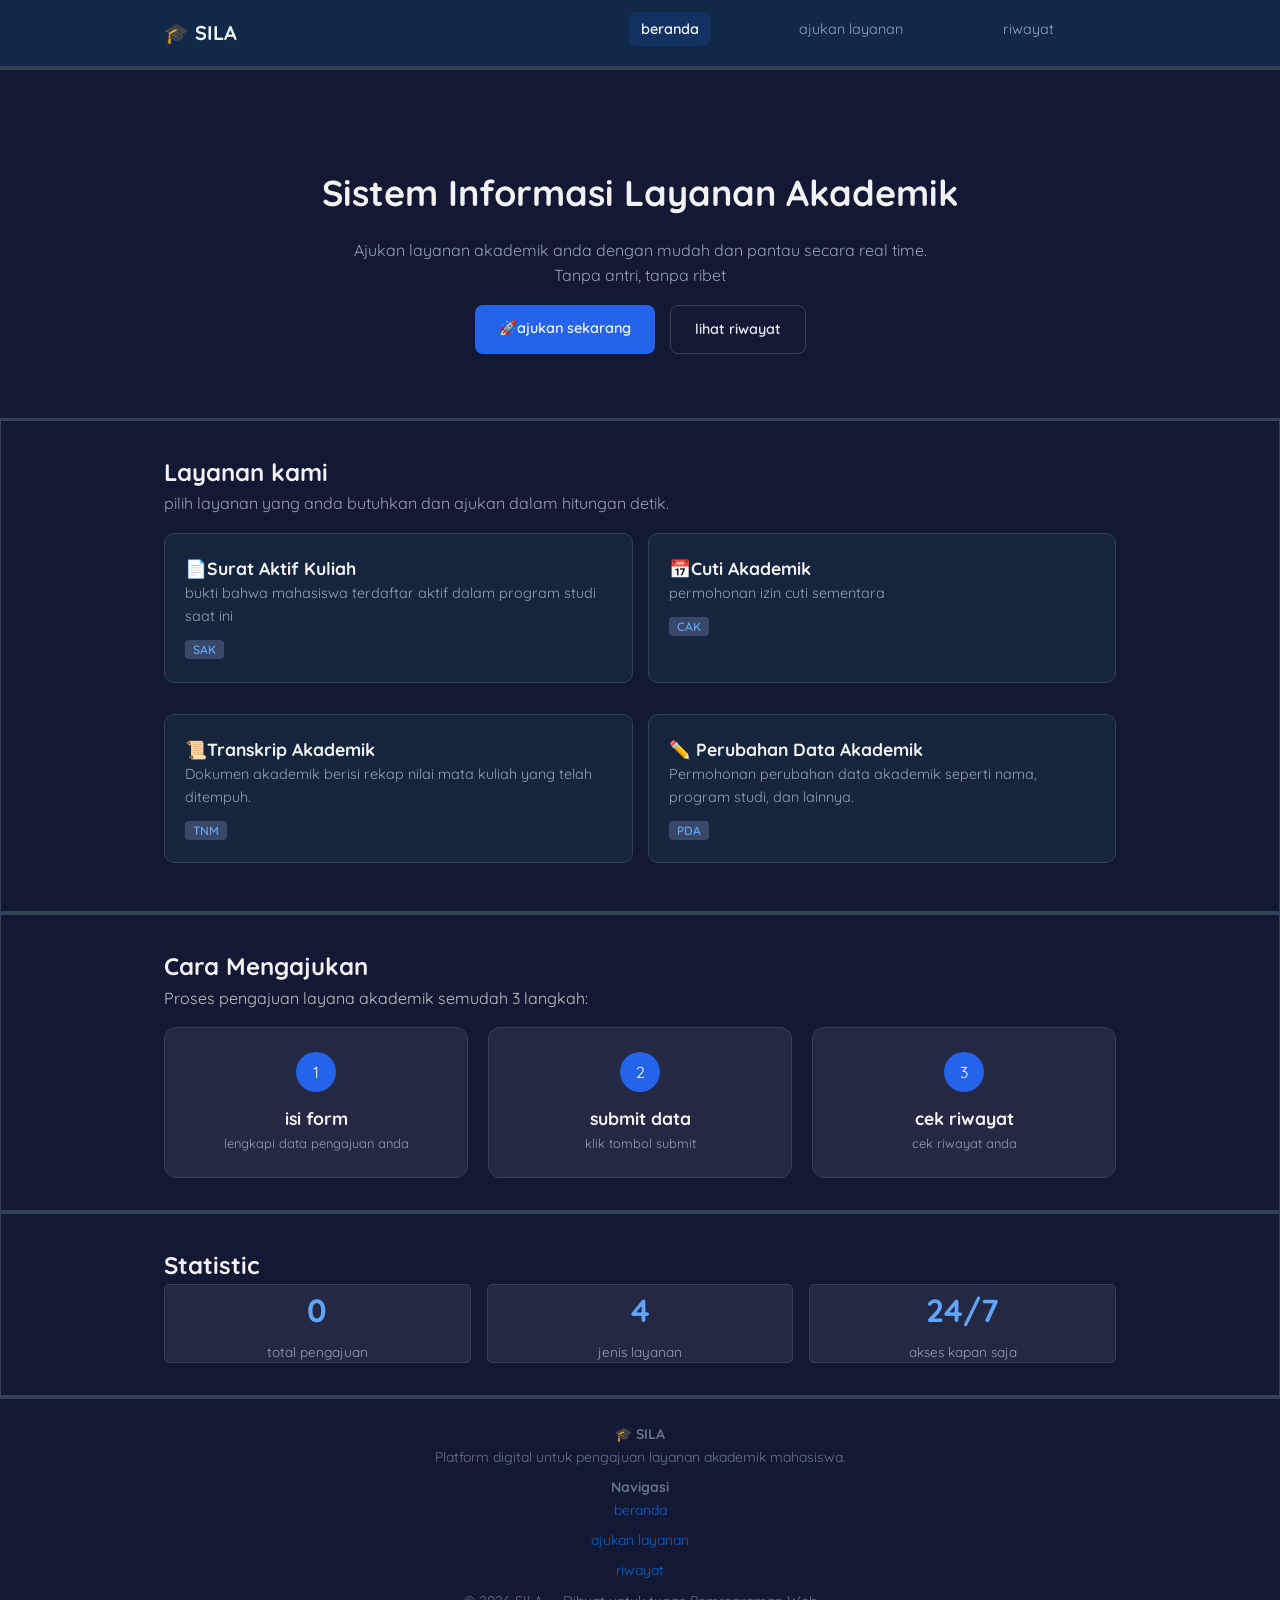
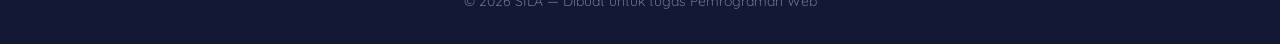
==== index.html @ 8dd59583 "set up awal:menambahkan html dan css" ====
<!DOCTYPE html>
<html lang="en">

<head>
    <meta charset="UTF-8">
    <meta name="viewport" content="width=device-width, initial-scale=1.0">
    <title>SILA — Sistem Informasi Layanan Akademik</title>
    <link rel="stylesheet" href="css/style.css">
    <link rel="preconnect" href="https://fonts.googleapis.com">
    <link rel="preconnect" href="https://fonts.gstatic.com" crossorigin>
    <link href="https://fonts.googleapis.com/css2?family=Quicksand:wght@300..700&display=swap" rel="stylesheet">
</head>

<body>
    <!-- header -->
    <header class="navbar">
        <div class="container navbar-inner">
            <a href="index.html" class="logo">🎓 SILA </a>
            <input type="checkbox" id="navToggle" class="nav-Toggle">
            <label for="navToggle" class="navToggleMenu">
                <span></span>
                <span></span>
                <span></span>
            </label>
            <nav>
                <ul class="nav-menu">
                    <li><A href="index.html" class='active'>beranda</A></li>
                    <li><A href="layanan.html">ajukan layanan</A></li>
                    <li><A href="riwayat.html">riwayat</A></li>
                </ul>
            </nav>

        </div>

        <!-- Garis Mendatar -->
    </header>
    <!-- awal main -->
    <main>
        <!-- selection 1=welcome -->
        <section class="hero">
            <div class="container">
                <h1>Sistem Informasi Layanan Akademik</h1>
                <p>Ajukan layanan akademik anda dengan mudah dan pantau secara real time. <br>Tanpa antri, tanpa ribet
                </p>
                <div class="hero-button">
                    <a href="layanan.html" class="btn btn-primary">🚀ajukan sekarang</a>
                    <a href="riwayat.html" class="btn btn-outline">lihat riwayat </a>
                </div>
            </div>
        </section>
        <hr>
        <!-- section 2:daftar layanan -->
        <section class="section">
            <div class="container">
                <h2>Layanan kami</h2>
                <p class="section-desc">pilih layanan yang anda butuhkan dan ajukan dalam hitungan detik.</p>
                <div class="grid-cards">
                    <article class="card">
                        <h3>📄Surat Aktif Kuliah</h3>
                        <p>bukti bahwa mahasiswa terdaftar aktif dalam program studi saat ini</p>
                        <span class="badge"> SAK</span>
                    </article>
                    <article class="card">
                        <h3>📅Cuti Akademik </h3>
                        <p>permohonan izin cuti sementara</p>
                        <span class="badge"> CAK</span>
                    </article>
                    <article class="card">
                        <h3>📜Transkrip Akademik </h3>
                        <p>Dokumen akademik berisi rekap nilai mata kuliah yang telah ditempuh.</p>
                        <span class="badge"> TNM</span>
                    </article>
                    <article class="card">
                        <h3>✏️ Perubahan Data Akademik </h3>
                        <p>Permohonan perubahan data akademik seperti nama, program studi, dan lainnya.</p>
                        <span class="badge"> PDA</span>
                    </article>
                </div>
            </div>

        </section>
        <hr>
        <section class="section">
            <div class="container">
                <h2>Cara Mengajukan</h2>
                <p class="section-desk">Proses pengajuan layana akademik semudah 3 langkah:</p>
                <div class="grid-step">
                    <div class="step">
                        <div class="number">1</div>
                        <h3>isi form</h3>
                        <p>lengkapi data pengajuan anda</p>
                    </div>
                    <div class="step">
                        <div class="number">2</div>
                        <h3>submit data</h3>
                        <p>klik tombol submit</p>
                    </div>
                    <div class="step">
                        <div class="number">3</div>
                        <h3>cek riwayat</h3>
                        <p>cek riwayat anda</p>
                    </div>

                </div>
            </div>
        </section>
        <hr>
        <section class="section">
            <div class="container">
                <h2>Statistic</h2>
                <div class="statistik-grid">
                    <div class="statistik">
                        <div class="statistik-number">0</div>
                        <div class="statistik-label">total pengajuan</div>
                    </div>
                    <div class="statistik">
                        <div class="statistik-number">4</div>
                        <div class="statistik-label">jenis layanan</div>
                    </div>
                    <div class="statistik">
                        <div class="statistik-number">24/7</div>
                        <div class="statistik-label">akses kapan saja</div>
                    </div>
                </div>
            </div>
        </section>
    </main>
    <hr>
    <!-- akhir main -->
     <footer class="footer">
        <div class="container footer-inner">
            <div>
                <strong>🎓 SILA</strong>
                <p>Platform digital untuk pengajuan layanan akademik mahasiswa.</p>
            </div>
        
            <div class="footer-nav">
                <h4>Navigasi</h4>
                <li><A href="index.html">beranda</A></li>
                <li><A href="layanan.html">ajukan layanan</A></li>
                <li><A href="riwayat.html">riwayat</A></li>
            </div>
        </p>
        <p>&copy; 2026 SILA — Dibuat untuk tugas Pemrograman Web</p>
    </footer>
</body>

</html>
---- css/style.css ----
/*pertemuan 1 */
/* reset dasar:menyaatan format default */
* {
   margin: 0;
   padding: 0;
   box-sizing: border-box;

}

body {
   background-color: #131834;
   color: rgb(196, 195, 195);
   padding-top: 100px;
}

/*mengatur judul dan sub judul*/
h1,
h2,
h3 {
   color: #f2f2f2;
}

/* LINK */
a {
   color: rgb(7, 100, 206);
   text-decoration: none;
}

/* KETIKA KURSOR DIARAHKAN KE LINK BERUBAH WARNA*/
a:hover {
   color: #93c5fd;
}

hr {
   border: none;
   border: 1px solid #334155;
}

/*p4 = css lanjutan */
/* atur font */
body {
   font-family: 'quicksand';
   line-height: 1.6;
}

/* ukuran dan ketebalan font tiap level heading  */
h1 {
   font-size: 2rem;
   font-weight: 700;
}

h2 {
   font-size: 1.5rem;
   font-weight: 700;
}

h3 {
   font-size: 1.1rem;
   font-weight: 700;
}

/*margin dan padding */
header {
   padding: 24px;
   border-bottom: 1px solid #334155;

}

.subtitle {
   color: rgb(4, 247, 166);
   font-size: 0, 87rem;
   margin-bottom: 12px;

}

nav a {
   margin-right: 50px;

}

nav a.active {
   color: rgb(234, 238, 243);
   font-weight: 600;
}

/* main */
.hero {
   padding: 48px;
   text-align: center;
}

.hero h2 {
   margin-bottom: 1.2rem;
   font-size: 1.75rem;
}

.hero p {
   color: #94a3b8;
   margin-bottom: 16px;
}

/*section */
.section {
   padding: 32px 24px;
   border: 1px solid #334155;

}

/* desk singkat dibawah section */
.section-desc {
   color: #94a3b8;
   margin-bottom: 16px;
}

/*card*/
.card {
   background-color: #14253d;
   padding: 16px;
   margin-bottom: 16px;
   border-radius: 10px;
   border: 1px solid #334155;
   transition: border 0.5s, color 0.3s, transform 0.4s;
   /*menambah sifat efek lambat */

}

.card:hover {
   border: 5px solid green;
   transform: translatex(-14px);
}

.card p {
   color: #94a3b8;
   font-size: 0.9rem;
}

/* list
 padding left =memberi ruang untuk bullet/number */

ul,
ol {
   padding-left: 24px;
}

li {
   margin-bottom: 8px;
   color: #94a3b8;
}

/*buat warna jadi lebih terang*/
li strong,
b,
span {
   color: #f1f5f9;
}

footer {
   padding: 24px;
   border-top: 1px solid #334155;
   text-align: center;
   font-size: 0.875rem;
   color: #64748b;
}

footer p {
   margin-bottom: 8px;
}

/* m05 page layout */
.container {
   max-width: 1000px;
   margin: 0 auto;
   padding: 0 24px;
}

.navbar {
   background-color: #112949;
   border-bottom: 4px solid #334155;
   padding: 16px 0;
   position: fixed;
   /*nempel dilayar ats*/
   width: 100%;
   left: 0;
   top: 0;
   z-index: 1000;
   /*memastikan selalu ada diatas lapisan */
}

.navbar-inner {
   display: flex;
   justify-content: space-between;
   /*membuat jarak konten agak jauhan */
   align-items: center;
}

nav a {
   margin-left: 16px;
   color: #94a3b8;
   font-size: 0.9rem;
}

nav a :hover nav a .active {
   color: #f1f5f9;
}

.logo {

   font-size: 1.25rem;
   font-weight: 700;
   color: #f1f5f9;
}

/* hero section */
.hero {
   padding: 64px 0;
   text-align: center;
}

.hero h1 {
   font-size: 2.25rem;
   margin-bottom: 16px;
}

/* hero buton */
.hero-button {
   display: flex;
   justify-content: center;
   gap: 15px;
   /* jarak antar tombol*/
}

.btn {
   display: inline-block;
   padding: 12px 24px;
   border-radius: 8px;
   font-size: 0.9rem;
   font-weight: 600;

}

.btn-primary {
   background-color: #2563eb;
   color: #f1f5f9;
}

.btn-outline {
   border: 1px solid #334155;
   color: #e2e8f0;

}

/* section layanan */
.grid-cards {
   display: grid;
   /*aktifkan grid */
   grid-template-columns: 1fr 1fr;
   gap: 15px;
   margin-top: 16px;
}

.badge {
   font-size: 0.75rem;
   font-weight: 600;
   color: #60a5fa;
   background-color: #a3ace142;
   padding: 2px 8px;
   border-radius: 4px;
}

.card {
   padding: 20px;
}

.card p {
   margin-bottom: 8px;
   font-size: 0.9rem;
}

.grid-step {
   display: flex;
   gap: 20px;
   margin-top: 16px;
}

.step {
   flex: 1;
   /* buat lebar sama rata */
   text-align: center;
   background-color: #242842;
   border: 1px solid #334155;
   border-radius: 12px;
   padding: 24px 16px;
}

.number {
   width: 40px;
   height: 40px;
   background-color: #2563eb;
   color: #fff;
   border-radius: 50%;
   display: flex;
   align-items: center;
   justify-content: center;
   margin: 0 auto 12px;
}

.step p {
   color: #94a3b8;
   font-size: 0.80rem;
}

.statistik-grid {
   display: flex;
   gap: 16px;

}

.statistik {
   flex: 1;
   text-align: center;
   justify-content: center;
   background-color: #242842;
   border: 1px solid #334155;
   border-radius: 5px;
}

.statistik-number {
   font-size: 2rem;
   font-weight: 700;
   color: #60a5fa;
}

.statistik-label {
   color: #94a3b8;
   font-size: 0.85rem;
   margin-top: 4px;
}

/*menu horizontal */
.nav-menu {
   list-style: none;
   /*menghilangkan bullets */
   display: flex;
   /*buat jdi sejajar */
   gap: 10px;
}

.nav-menu li a {
   font-size: 0, 9rem;
   padding: 8px 12px;
   border-radius: 8px;
   color: #94a3b8;
}

.nav-menu li a.active {
   color: #f1f5f9;
   font-weight: 600;
   background-color: rgba(37, 99, 235, 0.15);
}

/*menu hover ( diarahkan kursor)*/
.nav-menu li a:hover {
   color: #f1f5f9;
   background-color: rgba(225, 225, 225, 0.5);
}

/*nav footer*/
.footer-nav {
   list-style: none;
}

/*hamburger */
/*chechbox sembunyi */
.nav-Toggle {
   display: none;
}

.navToggleMenu {
   display: none;
   flex-direction: column;
   gap: 5px;
   cursor: pointer;
   padding: 4px;
}

.navToggleMenu span {
   display: block;
   width: 24px;
   height: 3px;
   background-color: #f1f5f9;
   border-radius: 2px;
}

/* media query: tampilan mobile */
/*max-widht <= 768px (tablet dan mobile)
pada layar kecil:
-ikon togel muncul
-menu brubah jadi vertikal */

@media (max-width: 768px) {
   .navbar-inner {
      flex-wrap: wrap;
      /*Izinkan elemen turun baris / bungkuss jika tidak muat*/
   }

   .navToggleMenu {
      display: flex;
      /* Memunculkan toggle menu di layar HP */
   }

   /*sembunyikan menu */

   nav {
      width: 100%;
      order: 3;
   }

   .nav-menu {
      display: none;
      flex-direction: column;
      /* Menu jadi vertikal */
      width: 100%;
      padding: 8px 0;
      border-top: 1px solid #334155;
      margin-top: 12px;
   }


   .nav-menu li a {
      display: block;
      padding: 10px 0;
      border-radius: 0;
   }

   .nav-Toggle:checked~nav .nav-menu {
      display: flex;
   }


   /*M07*/
   /* section hero */
   .hero h1 {
      font-size: 1, 5rem;
   }

   .hero p {
      font-size: 0.9rem;
   }

   .hero-button {
      flex-direction: column;

   }

   /* card */
   .grid-cards {
      grid-template-columns: 1fr;
   }

   .grid-step {
      flex-direction: column;
   }

   .statistik-grid {
      flex-direction: column;
   }

   .footer-inner {
      grid-template-columns: 1fr;
      gap: 24px;
   }

}

@media (max-widht:480px) {
   .hero h1 {
      font-size: 1rem;
   }

   .footer-nav {
      display: none;
   }
}

/* animasi */

@keyframes gayamasuk {
   from {
      opacity: 0;
      transform: translateY(20px);
   }

   to {
      opacity: 1;
      transform: translateY(0);
   }
}

.hero {
   animation: gayamasuk 0.6s ease;
}
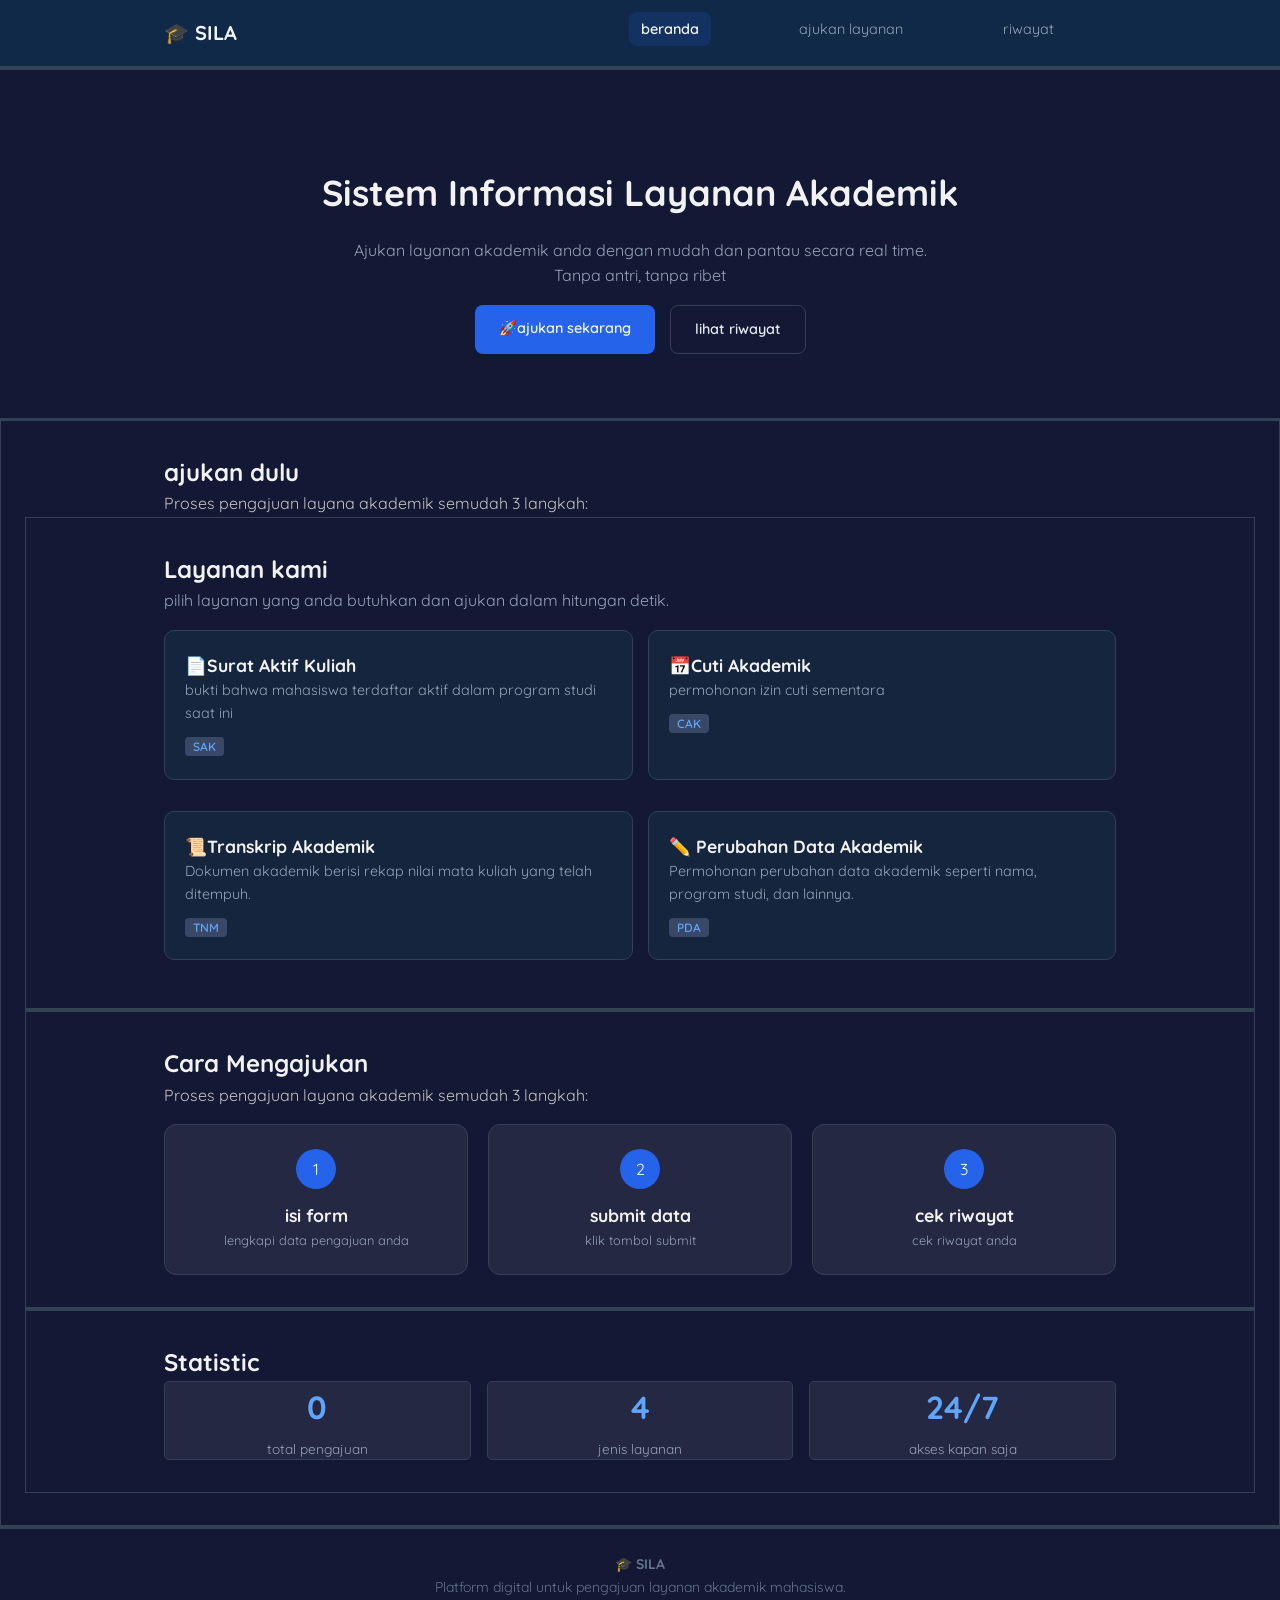
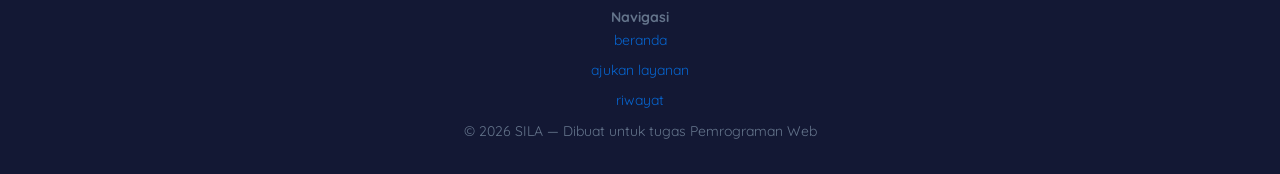
==== commit 5e42f884: "nambah ajukan  dulu" ====
--- a/index.html
+++ b/index.html
@@ -50,6 +50,11 @@
         </section>
         <hr>
         <!-- section 2:daftar layanan -->
+         <section class="section">
+            <div class="container">
+                <h2>ajukan dulu</h2>
+                <p class="section-desk">Proses pengajuan layana akademik semudah 3 langkah:</p>
+                </div>
         <section class="section">
             <div class="container">
                 <h2>Layanan kami</h2>
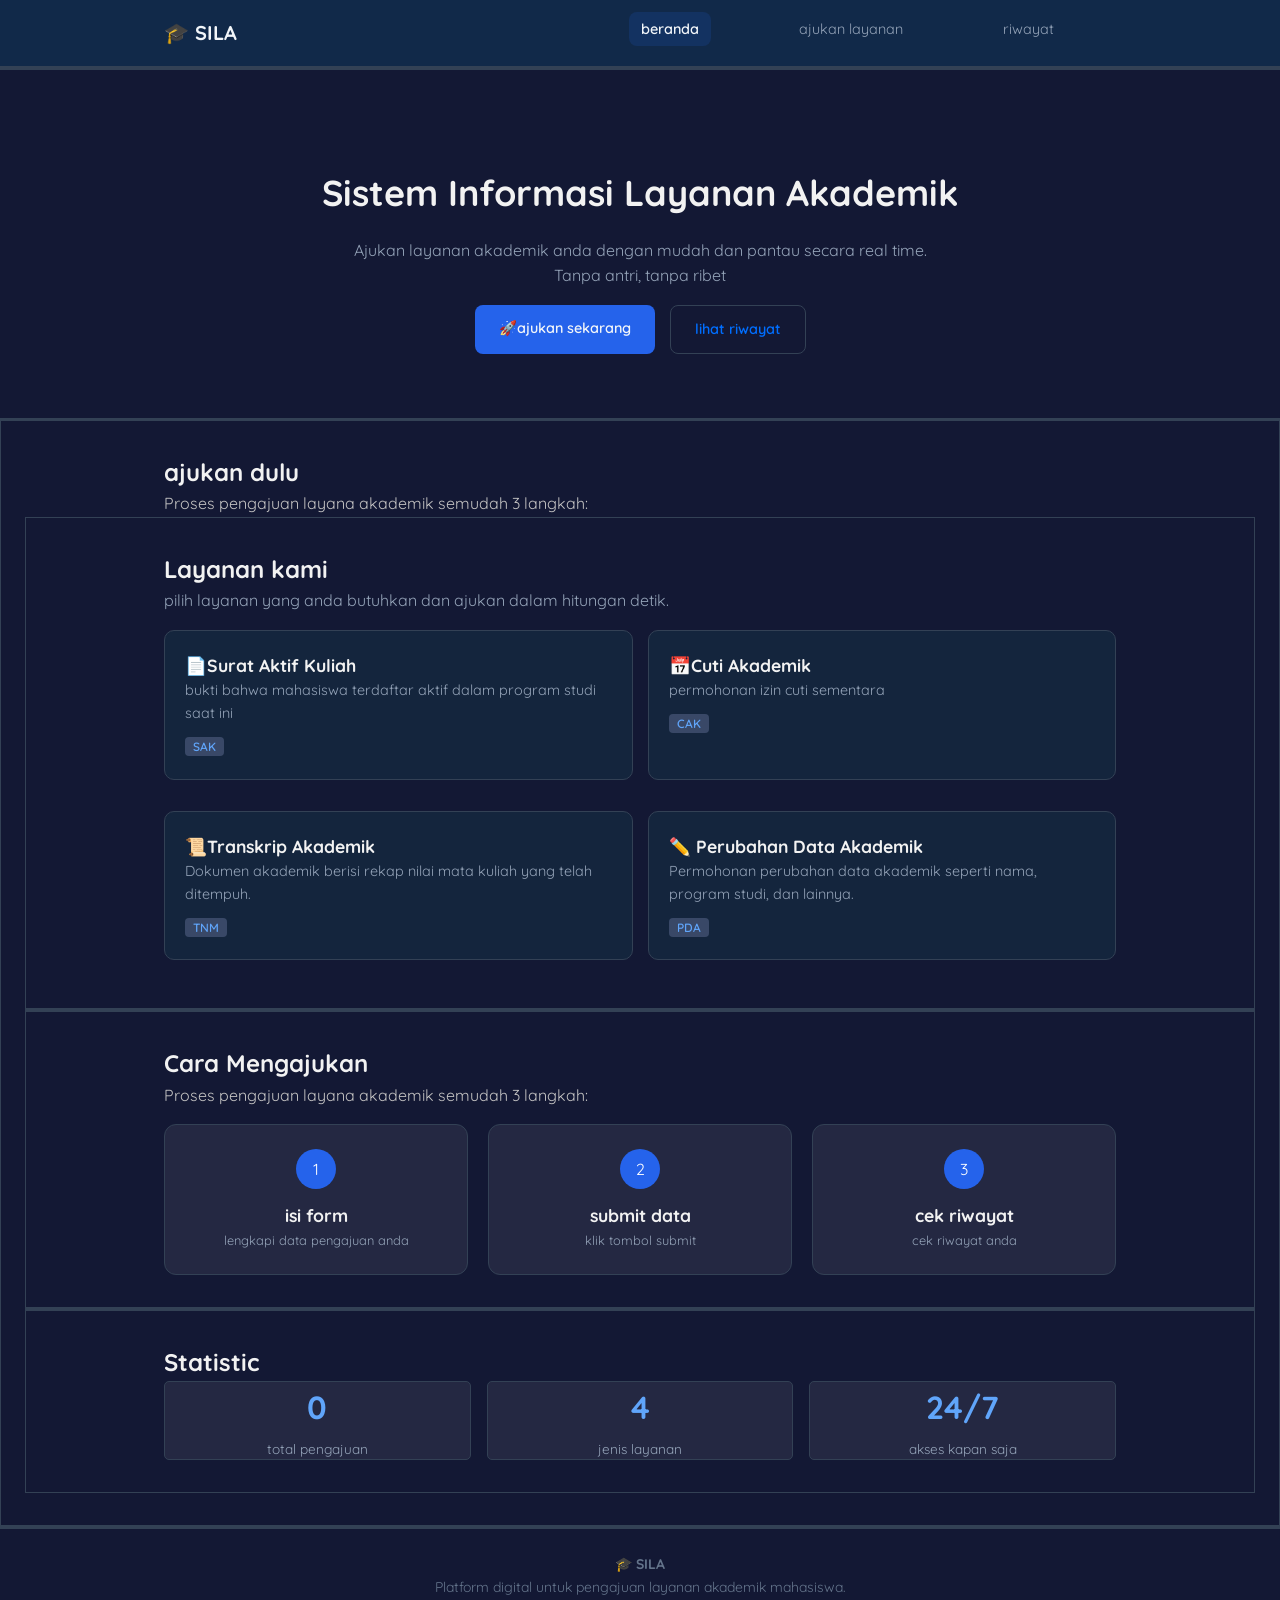
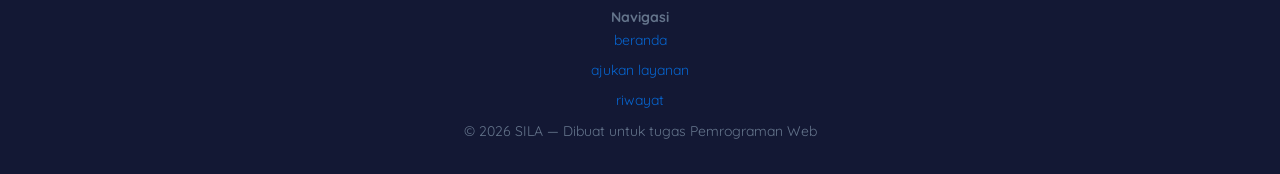
==== commit ce9ccbce: "js" ====
--- a/index.html
+++ b/index.html
@@ -148,6 +148,7 @@
         </p>
         <p>&copy; 2026 SILA — Dibuat untuk tugas Pemrograman Web</p>
     </footer>
+    <script src="js/new.js"></script>
 </body>
 
 </html>
--- a/css/style.css
+++ b/css/style.css
@@ -208,6 +208,7 @@
    font-size: 1.25rem;
    font-weight: 700;
    color: #f1f5f9;
+   text-align: left;
 }
 
 /* hero section */
@@ -245,7 +246,7 @@
 
 .btn-outline {
    border: 1px solid #334155;
-   color: #e2e8f0;
+   color: #006eff;
 
 }
 
@@ -498,4 +499,140 @@
 
 .hero {
    animation: gayamasuk 0.6s ease;
-}+}
+
+
+
+/* M10 FORMS */
+.form-card{
+   max-width: 640px; /*lebar max */
+   margin: 0 auto;
+   /* ketengah */
+
+
+}
+
+fieldset{
+   border: 1px solid #334;
+   border-radius: 12px;
+   padding: 24px;
+   background-color: #1e293b;
+}
+
+legend{
+   font-weight: 600;
+   font-size: 1.1 rem;
+   color: #f1f5f9;
+   padding: 0 10px;
+}
+
+.form-group{
+   margin-bottom: 16px;
+   
+
+}
+.form-group label{
+   display: block;
+   font-size: 0.875rem;
+   font-weight: 600;
+   color: #e2e8f0;
+}
+
+/* input,select, textarea */
+.form-group input,
+.form-group select,
+.form-group textarea{
+   width: 100%;
+   padding: 10px 14px;
+   border: 1px solid #334155;
+   background-color: #0f1720;
+   color: #e2e8f0;
+   border-radius: 8px;
+   font-size: 0.9rem;
+   outline: none;
+   transition: border-color 0.3s;
+   font-family: inherit;
+}
+
+input[type="date"]{
+   color-scheme: dark;
+}
+
+.form-row{
+   display: grid;
+   grid-template-columns: 1fr 1fr;
+   gap: 5px;
+}
+
+.form-group input:focus,
+.form-group select:focus,
+.form-group textarea:focus{
+   border-color: #2f179b;
+}
+
+.form-group textarea{
+   resize:vertical ;
+}
+.form-actions{
+   display: flex;
+   gap: 12px;
+   margin-top: 24px;
+}
+
+.form-actions .btn{
+   cursor: pointer;
+   border: none;
+   font-family: inherit;
+}
+
+.form-actions .btn-outline{
+   border: 2px solid #334155;
+   background: none;
+}
+
+
+/* M11-tables */
+
+.data-table{
+   width: 100%;
+   border-collapse: collapse;
+   margin-top: 16px;
+   min-width: 600px;
+}
+
+.data-table caption{
+   text-align: left;
+   font-size: 0,85rem;
+   color: #64748b;
+   margin-bottom: 12px;
+
+}
+
+.data-table th, .data-table td{
+   border-bottom: 1px solid #334155;
+   padding: 12px 16px;
+   text-align: left;
+}
+
+.data-table th{
+   background-color: #05467c;
+   color: #f1f5f9;
+   font-size: 0.85rem;
+   font-weight: 700;
+   letter-spacing: 0.5px;
+   text-transform: uppercase;
+}
+
+.data-table td{
+   color: #94a3b8;
+   font-size: 0.9rem;
+}
+
+.data-table tbody tr:nth-child(even) {
+   background-color: #2d3d6657;
+}
+
+.data-table tbody tr:hover{
+   background-color: #405b71;
+}
+
